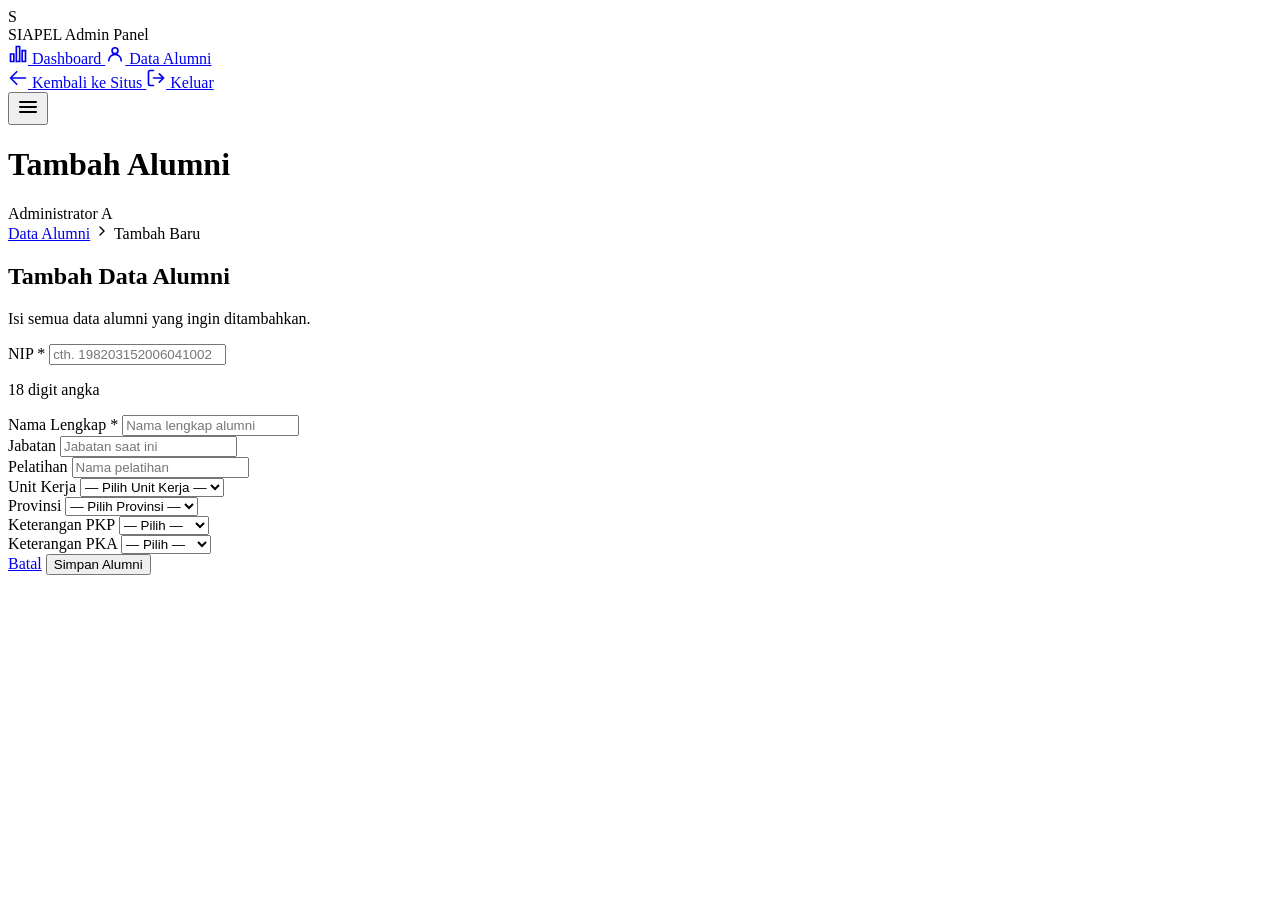
==== admin/admin-alumni-form.html @ c96f4f7c "SIAPEL first" ====
<!DOCTYPE html>
<html lang="id">
<head>
    <meta charset="UTF-8">
    <meta name="viewport" content="width=device-width, initial-scale=1.0">
    <title id="page-title">Tambah Alumni - SIAPEL Admin</title>
    <link rel="preconnect" href="https://fonts.googleapis.com">
    <link rel="preconnect" href="https://fonts.gstatic.com" crossorigin>
    <link href="https://fonts.googleapis.com/css2?family=Inter:wght@400;500;600;700&family=Playfair+Display:wght@700&display=swap" rel="stylesheet">
    <link rel="stylesheet" href="style.css">
</head>
<body class="admin-body">

    <div class="sidebar-overlay" id="sidebar-overlay" onclick="closeSidebar()"></div>

    <!-- SIDEBAR -->
    <aside class="sidebar" id="sidebar">
        <div class="sidebar-logo">
            <div class="logo-icon logo-icon--sm">S</div>
            <span class="sidebar-logo-text">
                <span class="sidebar-logo-name">SIAPEL</span>
                <span class="sidebar-logo-sub">Admin Panel</span>
            </span>
        </div>
        <nav class="sidebar-nav">
            <a href="admin-dashboard.html" class="sidebar-link">
                <svg viewBox="0 0 24 24" width="20" height="20" fill="none" stroke="currentColor" stroke-width="2"><path d="M3 12h4v9H3zM10 3h4v18h-4zM17 8h4v13h-4z" stroke-linecap="round"/></svg>
                Dashboard
            </a>
            <a href="admin-alumni.html" class="sidebar-link sidebar-link--active">
                <svg viewBox="0 0 24 24" width="20" height="20" fill="none" stroke="currentColor" stroke-width="2"><circle cx="12" cy="8" r="3.5"/><path d="M4.5 20c0-4.1 3.4-7.5 7.5-7.5s7.5 3.4 7.5 7.5" stroke-linecap="round"/></svg>
                Data Alumni
            </a>
        </nav>
        <div class="sidebar-bottom">
            <a href="index.html" class="sidebar-link">
                <svg viewBox="0 0 24 24" width="20" height="20" fill="none" stroke="currentColor" stroke-width="2"><path d="M10.5 19.5 3 12m0 0 7.5-7.5M3 12h18" stroke-linecap="round"/></svg>
                Kembali ke Situs
            </a>
            <a href="login.html" class="sidebar-link">
                <svg viewBox="0 0 24 24" width="20" height="20" fill="none" stroke="currentColor" stroke-width="2"><path d="M9 21H5a2 2 0 0 1-2-2V5a2 2 0 0 1 2-2h4M16 17l5-5-5-5M21 12H9" stroke-linecap="round"/></svg>
                Keluar
            </a>
        </div>
    </aside>

    <!-- MAIN -->
    <div class="admin-main">
        <header class="admin-topbar">
            <div class="topbar-left">
                <button type="button" class="hamburger-admin" onclick="toggleSidebar()">
                    <svg viewBox="0 0 24 24" width="24" height="24" fill="none" stroke="currentColor" stroke-width="2"><path d="M4 7h16M4 12h16M4 17h16" stroke-linecap="round"/></svg>
                </button>
                <h1 class="admin-page-title" id="topbar-title">Tambah Alumni</h1>
            </div>
            <div class="topbar-right">
                <span class="topbar-username">Administrator</span>
                <span class="topbar-avatar">A</span>
            </div>
        </header>

        <main class="admin-content">

            <!-- Breadcrumb -->
            <nav class="breadcrumb">
                <a href="admin-alumni.html" class="breadcrumb-link">Data Alumni</a>
                <svg viewBox="0 0 24 24" width="16" height="16" fill="none" stroke="currentColor" stroke-width="2"><path d="m9 18 6-6-6-6" stroke-linecap="round"/></svg>
                <span class="breadcrumb-current" id="breadcrumb-current">Tambah Baru</span>
            </nav>

            <div class="form-page-wrap">
                <div class="admin-card">

                    <!-- Edit mode header -->
                    <div class="edit-header" id="edit-header" hidden>
                        <span class="edit-avatar" id="edit-avatar">A</span>
                        <div>
                            <h2 class="edit-name" id="edit-name"></h2>
                            <p class="edit-nip" id="edit-nip"></p>
                        </div>
                    </div>

                    <!-- Tambah mode header -->
                    <div id="tambah-header">
                        <h2 class="form-title">Tambah Data Alumni</h2>
                        <p class="form-subtitle">Isi semua data alumni yang ingin ditambahkan.</p>
                    </div>

                    <!-- Error alert -->
                    <div class="alert alert--error" id="form-error" hidden>
                        <svg viewBox="0 0 24 24" width="16" height="16" fill="none" stroke="currentColor" stroke-width="2"><path d="M12 9v4m0 4h.01M10.29 3.86 1.82 18a2 2 0 0 0 1.71 3h16.94a2 2 0 0 0 1.71-3L13.71 3.86a2 2 0 0 0-3.42 0Z" stroke-linecap="round"/></svg>
                        <div>
                            <p class="font-semibold" style="margin-bottom:.25rem;">Terdapat kesalahan:</p>
                            <ul id="error-list" style="margin:0;padding-left:1rem;"></ul>
                        </div>
                    </div>

                    <form id="alumni-form" class="alumni-form" onsubmit="submitForm(event)" novalidate>

                        <!-- NIP & Nama -->
                        <div class="form-grid">
                            <div class="form-group">
                                <label for="nip" class="form-label">NIP <span class="required">*</span></label>
                                <input id="nip" type="text" name="nip" placeholder="cth. 198203152006041002" class="form-input" required pattern="\d{18}" title="NIP harus 18 digit angka">
                                <p class="field-hint">18 digit angka</p>
                            </div>
                            <div class="form-group">
                                <label for="nama" class="form-label">Nama Lengkap <span class="required">*</span></label>
                                <input id="nama" type="text" name="nama" placeholder="Nama lengkap alumni" class="form-input" required>
                            </div>
                        </div>

                        <!-- Jabatan & Pelatihan -->
                        <div class="form-grid">
                            <div class="form-group">
                                <label for="jabatan" class="form-label">Jabatan</label>
                                <input id="jabatan" type="text" name="jabatan" placeholder="Jabatan saat ini" class="form-input">
                            </div>
                            <div class="form-group">
                                <label for="pelatihan" class="form-label">Pelatihan</label>
                                <input id="pelatihan" type="text" name="pelatihan" placeholder="Nama pelatihan" class="form-input">
                            </div>
                        </div>

                        <!-- Unit Kerja & Provinsi -->
                        <div class="form-grid">
                            <div class="form-group">
                                <label for="unit_kerja_id" class="form-label">Unit Kerja</label>
                                <select id="unit_kerja_id" name="unit_kerja_id" class="form-input form-select">
                                    <option value="">— Pilih Unit Kerja —</option>
                                    <option value="1">BKN Pusat</option>
                                    <option value="2">Kemendagri</option>
                                    <option value="3">Kemenkeu</option>
                                    <option value="4">Kemenkes</option>
                                    <option value="5">BPS Nasional</option>
                                    <option value="6">Kemenpan RB</option>
                                    <option value="7">BPKP</option>
                                    <option value="8">Kementan</option>
                                </select>
                            </div>
                            <div class="form-group">
                                <label for="provinsi_id" class="form-label">Provinsi</label>
                                <select id="provinsi_id" name="provinsi_id" class="form-input form-select">
                                    <option value="">— Pilih Provinsi —</option>
                                    <option value="1">DKI Jakarta</option>
                                    <option value="2">Jawa Barat</option>
                                    <option value="3">Jawa Tengah</option>
                                    <option value="4">Jawa Timur</option>
                                    <option value="5">Sumatera Utara</option>
                                    <option value="6">Bali</option>
                                    <option value="7">Sulawesi Selatan</option>
                                    <option value="8">Kalimantan Timur</option>
                                </select>
                            </div>
                        </div>

                        <!-- PKP & PKA -->
                        <div class="form-grid">
                            <div class="form-group">
                                <label for="ketpkp" class="form-label">Keterangan PKP</label>
                                <select id="ketpkp" name="ketpkp" class="form-input form-select">
                                    <option value="">— Pilih —</option>
                                    <option value="Lulus">Lulus</option>
                                    <option value="Tidak Lulus">Tidak Lulus</option>
                                    <option value="Belum">Belum</option>
                                </select>
                            </div>
                            <div class="form-group">
                                <label for="ketpka" class="form-label">Keterangan PKA</label>
                                <select id="ketpka" name="ketpka" class="form-input form-select">
                                    <option value="">— Pilih —</option>
                                    <option value="Lulus">Lulus</option>
                                    <option value="Tidak Lulus">Tidak Lulus</option>
                                    <option value="Belum">Belum</option>
                                </select>
                            </div>
                        </div>

                        <!-- Tombol -->
                        <div class="form-actions" id="form-actions">
                            <div id="delete-btn-wrap" hidden>
                                <button type="button" id="btn-hapus" class="btn-delete-form" onclick="hapusFromForm()">Hapus Alumni</button>
                            </div>
                            <div class="form-actions-right">
                                <a href="admin-alumni.html" class="btn-batal">Batal</a>
                                <button type="submit" id="btn-simpan" class="btn-simpan">Simpan Alumni</button>
                            </div>
                        </div>

                    </form>
                </div>
            </div>
        </main>
    </div>

    <script>
        // ======= DATA DUMMY =======
        const dummyAlumni = {
            1: { nip:'198203152006041002', nama:'Ridwan Kamil Prasetyo', jabatan:'Kepala Bidang', pelatihan:'PKP Angkatan I', unit_kerja_id:'1', provinsi_id:'1', ketpkp:'Lulus', ketpka:'Lulus' },
            2: { nip:'197908252004012003', nama:'Siti Rahayu Wulandari', jabatan:'Kepala Sub Bagian', pelatihan:'PKP Angkatan II', unit_kerja_id:'2', provinsi_id:'2', ketpkp:'Lulus', ketpka:'Tidak Lulus' },
            3: { nip:'198506102009031005', nama:'Ahmad Fauzi Hakim', jabatan:'Analis Kebijakan', pelatihan:'PKA Angkatan I', unit_kerja_id:'3', provinsi_id:'3', ketpkp:'Lulus', ketpka:'' },
            4: { nip:'198712052010012001', nama:'Dewi Lestari Safitri', jabatan:'Kepala Seksi', pelatihan:'', unit_kerja_id:'4', provinsi_id:'4', ketpkp:'Belum', ketpka:'Belum' },
            5: { nip:'198001302003121004', nama:'Budi Santoso Permadi', jabatan:'Kepala Bidang', pelatihan:'PKA Angkatan III', unit_kerja_id:'5', provinsi_id:'5', ketpkp:'Lulus', ketpka:'Lulus' },
        };

        const params = new URLSearchParams(window.location.search);
        const mode = params.get('mode');
        const id = parseInt(params.get('id'));
        const isEdit = mode === 'edit' && id;

        if (isEdit) {
            document.getElementById('page-title').textContent = 'Edit Alumni - SIAPEL Admin';
            document.getElementById('topbar-title').textContent = 'Edit Alumni';
            document.getElementById('breadcrumb-current').textContent = 'Edit';
            document.getElementById('tambah-header').hidden = true;
            document.getElementById('btn-simpan').textContent = 'Simpan Perubahan';
            document.getElementById('delete-btn-wrap').hidden = false;

            const data = dummyAlumni[id];
            if (data) {
                document.getElementById('edit-header').hidden = false;
                document.getElementById('edit-avatar').textContent = data.nama[0].toUpperCase();
                document.getElementById('edit-name').textContent = data.nama;
                document.getElementById('edit-nip').textContent = data.nip;

                document.getElementById('nip').value = data.nip;
                document.getElementById('nama').value = data.nama;
                document.getElementById('jabatan').value = data.jabatan;
                document.getElementById('pelatihan').value = data.pelatihan;
                document.getElementById('unit_kerja_id').value = data.unit_kerja_id;
                document.getElementById('provinsi_id').value = data.provinsi_id;
                document.getElementById('ketpkp').value = data.ketpkp;
                document.getElementById('ketpka').value = data.ketpka;
            }
        }

        function submitForm(e) {
            e.preventDefault();
            const errors = [];
            const nip = document.getElementById('nip').value.trim();
            const nama = document.getElementById('nama').value.trim();

            if (!nip) errors.push('NIP wajib diisi.');
            else if (!/^\d{18}$/.test(nip)) errors.push('NIP harus 18 digit angka.');
            if (!nama) errors.push('Nama lengkap wajib diisi.');

            if (errors.length > 0) {
                const errEl = document.getElementById('form-error');
                document.getElementById('error-list').innerHTML = errors.map(e => `<li>${e}</li>`).join('');
                errEl.hidden = false;
                errEl.scrollIntoView({ behavior: 'smooth', block: 'center' });
                return;
            }

            document.getElementById('form-error').hidden = true;
            const msg = isEdit
                ? encodeURIComponent(`Data alumni "${nama}" berhasil diperbarui.`)
                : encodeURIComponent(`Alumni "${nama}" berhasil ditambahkan.`);
            window.location.href = `admin-alumni.html?success=${msg}`;
        }

        function hapusFromForm() {
            const nama = document.getElementById('nama').value;
            if (confirm(`Yakin hapus alumni "${nama}"? Tindakan ini tidak bisa dibatalkan.`)) {
                const msg = encodeURIComponent(`Alumni "${nama}" berhasil dihapus.`);
                window.location.href = `admin-alumni.html?success=${msg}`;
            }
        }

        function toggleSidebar() {
            document.getElementById('sidebar').classList.toggle('sidebar--open');
            document.getElementById('sidebar-overlay').classList.toggle('overlay--visible');
        }
        function closeSidebar() {
            document.getElementById('sidebar').classList.remove('sidebar--open');
            document.getElementById('sidebar-overlay').classList.remove('overlay--visible');
        }
    </script>
</body>
</html>
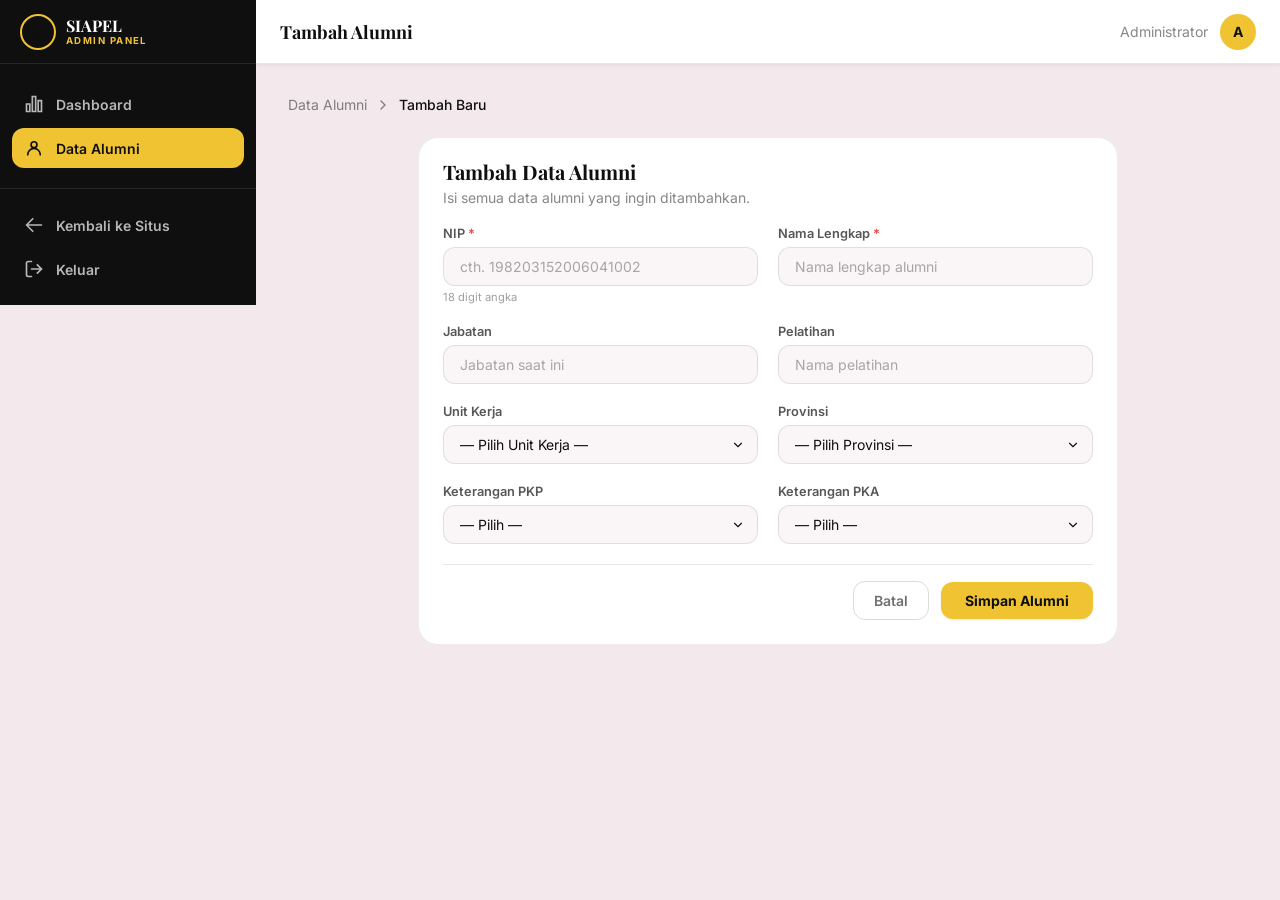
==== commit a7e12d73: "new: configurasi koneksi appscript spredsheet" ====
--- a/admin/admin-alumni-form.html
+++ b/admin/admin-alumni-form.html
@@ -7,7 +7,7 @@
     <link rel="preconnect" href="https://fonts.googleapis.com">
     <link rel="preconnect" href="https://fonts.gstatic.com" crossorigin>
     <link href="https://fonts.googleapis.com/css2?family=Inter:wght@400;500;600;700&family=Playfair+Display:wght@700&display=swap" rel="stylesheet">
-    <link rel="stylesheet" href="style.css">
+    <link rel="stylesheet" href="../css/style.css">
 </head>
 <body class="admin-body">
 
@@ -23,21 +23,21 @@
             </span>
         </div>
         <nav class="sidebar-nav">
-            <a href="admin-dashboard.html" class="sidebar-link">
+            <a href="../admin/admin-dashboard.html" class="sidebar-link">
                 <svg viewBox="0 0 24 24" width="20" height="20" fill="none" stroke="currentColor" stroke-width="2"><path d="M3 12h4v9H3zM10 3h4v18h-4zM17 8h4v13h-4z" stroke-linecap="round"/></svg>
                 Dashboard
             </a>
-            <a href="admin-alumni.html" class="sidebar-link sidebar-link--active">
+            <a href="../admin/admin-alumni.html" class="sidebar-link sidebar-link--active">
                 <svg viewBox="0 0 24 24" width="20" height="20" fill="none" stroke="currentColor" stroke-width="2"><circle cx="12" cy="8" r="3.5"/><path d="M4.5 20c0-4.1 3.4-7.5 7.5-7.5s7.5 3.4 7.5 7.5" stroke-linecap="round"/></svg>
                 Data Alumni
             </a>
         </nav>
         <div class="sidebar-bottom">
-            <a href="index.html" class="sidebar-link">
+            <a href=".../index.html" class="sidebar-link">
                 <svg viewBox="0 0 24 24" width="20" height="20" fill="none" stroke="currentColor" stroke-width="2"><path d="M10.5 19.5 3 12m0 0 7.5-7.5M3 12h18" stroke-linecap="round"/></svg>
                 Kembali ke Situs
             </a>
-            <a href="login.html" class="sidebar-link">
+            <a href=".../login/login.html" class="sidebar-link">
                 <svg viewBox="0 0 24 24" width="20" height="20" fill="none" stroke="currentColor" stroke-width="2"><path d="M9 21H5a2 2 0 0 1-2-2V5a2 2 0 0 1 2-2h4M16 17l5-5-5-5M21 12H9" stroke-linecap="round"/></svg>
                 Keluar
             </a>
@@ -63,7 +63,7 @@
 
             <!-- Breadcrumb -->
             <nav class="breadcrumb">
-                <a href="admin-alumni.html" class="breadcrumb-link">Data Alumni</a>
+                <a href="../admin/admin-alumni.html" class="breadcrumb-link">Data Alumni</a>
                 <svg viewBox="0 0 24 24" width="16" height="16" fill="none" stroke="currentColor" stroke-width="2"><path d="m9 18 6-6-6-6" stroke-linecap="round"/></svg>
                 <span class="breadcrumb-current" id="breadcrumb-current">Tambah Baru</span>
             </nav>
@@ -182,7 +182,7 @@
                                 <button type="button" id="btn-hapus" class="btn-delete-form" onclick="hapusFromForm()">Hapus Alumni</button>
                             </div>
                             <div class="form-actions-right">
-                                <a href="admin-alumni.html" class="btn-batal">Batal</a>
+                                <a href="../admin/admin-alumni.html" class="btn-batal">Batal</a>
                                 <button type="submit" id="btn-simpan" class="btn-simpan">Simpan Alumni</button>
                             </div>
                         </div>
@@ -263,7 +263,7 @@
             const nama = document.getElementById('nama').value;
             if (confirm(`Yakin hapus alumni "${nama}"? Tindakan ini tidak bisa dibatalkan.`)) {
                 const msg = encodeURIComponent(`Alumni "${nama}" berhasil dihapus.`);
-                window.location.href = `admin-alumni.html?success=${msg}`;
+                window.location.href = `.../admin/admin-alumni.html?success=${msg}`;
             }
         }
 
--- a/css/style.css
+++ b/css/style.css
@@ -0,0 +1,2282 @@
+/* ================================================================
+   SIAPEL – Style.css 
+   ================================================================ */
+
+/* ── Google Fonts ── */
+@import url("https://fonts.googleapis.com/css2?family=Inter:wght@400;500;600;700&family=Playfair+Display:wght@700&display=swap");
+
+/* ── Reset & Base ── */
+*,
+*::before,
+*::after {
+  box-sizing: border-box;
+  margin: 0;
+  padding: 0;
+}
+[hidden] {
+  display: none !important;
+}
+html {
+  scroll-behavior: smooth;
+  font-size: 16px;
+}
+body {
+  font-family: "Inter", system-ui, sans-serif;
+  color: #0f0f0f;
+  background: #f3e9ec;
+  overflow-x: hidden;
+  -webkit-font-smoothing: antialiased;
+}
+img {
+  max-width: 100%;
+  display: block;
+}
+a {
+  color: inherit;
+  text-decoration: none;
+}
+ul {
+  list-style: none;
+}
+button {
+  cursor: pointer;
+  font-family: inherit;
+  border: none;
+  background: none;
+}
+input,
+select,
+textarea {
+  font-family: inherit;
+}
+
+/* ── CSS Variables ── */
+:root {
+  --gold: #f0c332;
+  --gold-dark: #d4ab2a;
+  --gold-light: #fff8dc;
+  --blue: #03a0ee;
+  --blue-dark: #0282c0;
+  --dark: #0f0f0f;
+  --pink-bg: #f3e9ec;
+  --white: #ffffff;
+  --text-muted: rgba(15, 15, 15, 0.5);
+  --border: rgba(15, 15, 15, 0.1);
+  --radius-sm: 8px;
+  --radius: 12px;
+  --radius-lg: 16px;
+  --radius-xl: 20px;
+  --radius-full: 9999px;
+  --shadow-sm: 0 1px 3px rgba(0, 0, 0, 0.08);
+  --shadow: 0 4px 16px rgba(0, 0, 0, 0.1);
+  --shadow-lg: 0 12px 40px rgba(0, 0, 0, 0.12);
+  --sidebar-w: 256px;
+  --topbar-h: 64px;
+  --transition: 0.2s ease;
+}
+
+/* ================================================================
+   UTILITIES
+   ================================================================ */
+.sr-only {
+  position: absolute;
+  width: 1px;
+  height: 1px;
+  overflow: hidden;
+  clip: rect(0, 0, 0, 0);
+  white-space: nowrap;
+}
+.font-medium {
+  font-weight: 500;
+}
+.font-semibold {
+  font-weight: 600;
+}
+.font-bold {
+  font-weight: 700;
+}
+.text-right {
+  text-align: right;
+}
+.text-muted {
+  color: var(--text-muted);
+}
+.text-xs {
+  font-size: 0.75rem;
+}
+.mono {
+  font-family: "Courier New", monospace;
+}
+.mt-6 {
+  margin-top: 1.5rem;
+}
+.mb-5 {
+  margin-bottom: 1.25rem;
+}
+
+/* ================================================================
+   LOGO
+   ================================================================ */
+.logo-icon {
+  width: 40px;
+  height: 40px;
+  border-radius: 50%;
+  /* background: var(--gold); */
+  border: 2px solid var(--gold);
+  display: flex;
+  align-items: center;
+  justify-content: center;
+  font-family: "Playfair Display", serif;
+  font-weight: 700;
+  font-size: 1.1rem;
+  color: var(--dark);
+  flex-shrink: 0;
+  transition: transform var(--transition);
+}
+.logo-icon--sm {
+  width: 36px;
+  height: 36px;
+  font-size: 1rem;
+}
+.logo-text {
+  display: flex;
+  flex-direction: column;
+  line-height: 1.2;
+}
+.logo-name {
+  font-family: "Playfair Display", serif;
+  font-size: 1.1rem;
+  font-weight: 700;
+  color: #e67e22;
+}
+
+/* ================================================================
+   NAVBAR (Public)
+   ================================================================ */
+.navbar {
+  position: fixed;
+  top: 0;
+  left: 0;
+  right: 0;
+  z-index: 50;
+  background: linear-gradient(to right, #f3e9ec, rgba(240, 195, 50, 0.2));
+  border-bottom: 1px solid rgba(240, 195, 50, 0.2);
+  transition:
+    background var(--transition),
+    box-shadow var(--transition);
+}
+.navbar.scrolled {
+  background: rgba(243, 233, 236, 0.95);
+  backdrop-filter: blur(8px);
+  box-shadow: 0 4px 20px rgba(0, 0, 0, 0.06);
+  border-color: rgba(240, 195, 50, 0.4);
+}
+.nav-container {
+  max-width: 1280px;
+  margin: 0 auto;
+  display: flex;
+  align-items: center;
+  justify-content: space-between;
+  height: var(--topbar-h);
+  padding: 0 1rem;
+}
+.nav-logo {
+  display: flex;
+  align-items: center;
+  gap: 0.75rem;
+}
+.nav-logo:hover .logo-icon {
+  transform: rotate(6deg);
+}
+.nav-menu {
+  display: flex;
+  align-items: center;
+  gap: 0.25rem;
+}
+.nav-link {
+  display: block;
+  padding: 0.5rem 1rem;
+  border-radius: var(--radius-full);
+  font-size: 0.875rem;
+  font-weight: 600;
+  color: rgba(15, 15, 15, 0.7);
+  transition: all var(--transition);
+}
+.nav-link:hover {
+  background: rgba(240, 195, 50, 0.2);
+  color: var(--dark);
+}
+.nav-link.active {
+  background: var(--gold);
+  color: var(--dark);
+}
+.nav-actions {
+  display: flex;
+  align-items: center;
+  gap: 0.5rem;
+}
+.btn-login {
+  display: inline-flex;
+  align-items: center;
+  gap: 0.5rem;
+  padding: 0.5rem 1rem;
+  border-radius: var(--radius-full);
+  border: 1px solid rgba(15, 15, 15, 0.15);
+  font-size: 0.875rem;
+  font-weight: 600;
+  color: rgba(15, 15, 15, 0.7);
+  transition: all var(--transition);
+}
+.btn-login:hover {
+  border-color: var(--gold);
+  background: rgba(240, 195, 50, 0.1);
+  color: var(--dark);
+}
+.btn-cari-alumni {
+  display: none;
+  align-items: center;
+  gap: 0.5rem;
+  padding: 0.625rem 1.25rem;
+  border-radius: var(--radius-full);
+  background: var(--blue);
+  font-size: 0.875rem;
+  font-weight: 600;
+  color: var(--white);
+  box-shadow: 0 4px 12px rgba(3, 160, 238, 0.3);
+  transition: all var(--transition);
+}
+.btn-cari-alumni:hover {
+  transform: translateY(-1px);
+  box-shadow: 0 6px 16px rgba(3, 160, 238, 0.4);
+}
+
+/* Hamburger */
+.hamburger {
+  width: 40px;
+  height: 40px;
+  display: flex;
+  flex-direction: column;
+  align-items: center;
+  justify-content: center;
+  gap: 5px;
+  border-radius: var(--radius-full);
+  transition: background var(--transition);
+}
+.hamburger:hover {
+  background: rgba(240, 195, 50, 0.2);
+}
+.hamburger span {
+  width: 20px;
+  height: 2px;
+  background: var(--dark);
+  border-radius: 2px;
+  transition: all var(--transition);
+}
+.hamburger.open span:nth-child(1) {
+  transform: translateY(7px) rotate(45deg);
+}
+.hamburger.open span:nth-child(2) {
+  opacity: 0;
+}
+.hamburger.open span:nth-child(3) {
+  transform: translateY(-7px) rotate(-45deg);
+}
+
+.navbar-spacer {
+  height: var(--topbar-h);
+}
+
+/* Mobile Menu */
+.mobile-menu {
+  background: var(--pink-bg);
+  border-top: 1px solid rgba(240, 195, 50, 0.3);
+}
+.mobile-nav-list {
+  padding: 1rem;
+  display: flex;
+  flex-direction: column;
+  gap: 0.25rem;
+}
+.mobile-nav-link {
+  display: block;
+  padding: 0.75rem 1rem;
+  border-radius: var(--radius);
+  font-size: 1rem;
+  font-weight: 600;
+  color: rgba(15, 15, 15, 0.7);
+  transition: all var(--transition);
+}
+.mobile-nav-link:hover {
+  background: rgba(240, 195, 50, 0.2);
+  color: var(--dark);
+}
+.mobile-btn-cari {
+  display: flex;
+  align-items: center;
+  justify-content: center;
+  gap: 0.5rem;
+  padding: 0.75rem 1rem;
+  margin-top: 0.5rem;
+  border-radius: var(--radius);
+  background: var(--blue);
+  color: var(--white);
+  font-size: 1rem;
+  font-weight: 600;
+}
+
+@media (min-width: 768px) {
+  .nav-menu {
+    display: flex !important;
+  }
+  .btn-cari-alumni {
+    display: inline-flex;
+  }
+  .hamburger {
+    display: none;
+  }
+}
+
+/* ================================================================
+   HERO
+   ================================================================ */
+.hero-section {
+  position: relative;
+  min-height: 92vh;
+  display: flex;
+  align-items: center;
+  background: var(--pink-bg);
+  overflow: hidden;
+}
+.hero-overlay {
+  position: absolute;
+  inset: 0;
+  z-index: 0;
+  background: url("../img/heroImage.webp") center/cover no-repeat;
+  opacity: 0.25;
+}
+/* .hero-gradient-top {
+  position: absolute;
+  inset: 0;
+  z-index: 1;
+  background: radial-gradient(ellipse at top, rgba(240, 195, 50, 0.4), transparent 55%);
+} */
+.hero-gradient-bottom {
+  position: absolute;
+  inset: 0;
+  z-index: 1;
+  background: linear-gradient(to top, var(--pink-bg) 0%, rgba(243, 233, 236, 0.75) 40%, transparent 100%);
+}
+.hero-content {
+  position: relative;
+  z-index: 10;
+  max-width: 900px;
+  margin: 0 auto;
+  padding: 6rem 1rem;
+  text-align: center;
+  display: flex;
+  flex-direction: column;
+  align-items: center;
+  width: 100%;
+}
+.hero-badge {
+  display: inline-flex;
+  align-items: center;
+  background: var(--gold);
+  color: var(--dark);
+  padding: 0.375rem 1rem;
+  border-radius: var(--radius-full);
+  font-size: 0.7rem;
+  font-weight: 700;
+  letter-spacing: 0.2em;
+  text-transform: uppercase;
+  margin-bottom: 1.25rem;
+}
+.hero-title {
+  font-family: "Playfair Display", serif;
+  font-size: clamp(2rem, 5vw, 4rem);
+  font-weight: 700;
+  line-height: 1.1;
+  color: var(--dark);
+  letter-spacing: -0.02em;
+  margin-bottom: 0.5rem;
+}
+.hero-title-highlight {
+  color: #d7a913;
+}
+.hero-desc {
+  max-width: 600px;
+  font-size: clamp(0.95rem, 2vw, 1.125rem);
+  line-height: 1.7;
+  color: rgba(15, 15, 15, 0.7);
+  margin-top: 1.5rem;
+}
+.hero-cta {
+  display: flex;
+  flex-wrap: wrap;
+  justify-content: center;
+  gap: 0.75rem;
+  margin-top: 2.25rem;
+  width: 100%;
+}
+.btn-primary {
+  display: inline-flex;
+  align-items: center;
+  gap: 0.5rem;
+  padding: 0.875rem 1.75rem;
+  border-radius: var(--radius-full);
+  background: var(--gold);
+  font-size: 0.875rem;
+  font-weight: 700;
+  color: var(--dark);
+  box-shadow: 0 8px 24px rgba(240, 195, 50, 0.3);
+  transition: all var(--transition);
+}
+.btn-primary:hover {
+  transform: translateY(-2px);
+  box-shadow: 0 12px 32px rgba(240, 195, 50, 0.4);
+}
+.btn-outline {
+  display: inline-flex;
+  align-items: center;
+  padding: 0.875rem 1.75rem;
+  border-radius: var(--radius-full);
+  border: 1px solid rgba(15, 15, 15, 0.2);
+  font-size: 0.875rem;
+  font-weight: 600;
+  color: var(--dark);
+  transition: all var(--transition);
+}
+.btn-outline:hover {
+  border-color: var(--blue);
+  color: var(--blue);
+}
+
+/* Hero Stats */
+.hero-stats {
+  display: grid;
+  grid-template-columns: repeat(3, 1fr);
+  gap: 1rem;
+  margin-top: 3.5rem;
+  width: 100%;
+  max-width: 420px;
+  border-top: 1px solid rgba(15, 15, 15, 0.1);
+  padding-top: 2rem;
+}
+.stat-item {
+  text-align: center;
+}
+.stat-item--border {
+  border-left: 1px solid rgba(15, 15, 15, 0.1);
+  border-right: 1px solid rgba(15, 15, 15, 0.1);
+}
+.stat-label {
+  font-size: 0.7rem;
+  font-weight: 600;
+  text-transform: uppercase;
+  letter-spacing: 0.12em;
+  color: var(--text-muted);
+}
+.stat-value {
+  font-family: "Playfair Display", serif;
+  font-size: clamp(1.5rem, 4vw, 2rem);
+  font-weight: 700;
+  color: var(--dark);
+  margin-top: 0.25rem;
+}
+
+/* Scroll indicator */
+.scroll-indicator {
+  position: absolute;
+  bottom: 1.5rem;
+  left: 50%;
+  transform: translateX(-50%);
+  display: flex;
+  flex-direction: column;
+  align-items: center;
+  color: rgba(15, 15, 15, 0.3);
+  z-index: 10;
+  animation: bounce 2s infinite;
+  display: none;
+}
+@keyframes bounce {
+  0%,
+  100% {
+    transform: translateX(-50%) translateY(0);
+  }
+  50% {
+    transform: translateX(-50%) translateY(8px);
+  }
+}
+@media (min-width: 640px) {
+  .scroll-indicator {
+    display: flex;
+  }
+}
+
+/* ================================================================
+   SECTION
+   ================================================================ */
+.section-container {
+  max-width: 1200px;
+  margin: 0 auto;
+  padding: 0 1rem;
+}
+.alumni-section {
+  background: var(--white);
+  padding: 5rem 0 7rem;
+}
+.about-section {
+  background: var(--pink-bg);
+  padding: 5rem 0;
+}
+.section-header {
+  max-width: 600px;
+  margin: 0 auto 3.5rem;
+  text-align: center;
+}
+.section-badge {
+  display: inline-flex;
+  align-items: center;
+  background: rgba(240, 195, 50, 0.15);
+  color: #8a6d0f;
+  padding: 0.375rem 1rem;
+  border-radius: var(--radius-full);
+  font-size: 0.7rem;
+  font-weight: 700;
+  letter-spacing: 0.2em;
+  text-transform: uppercase;
+}
+.section-title {
+  font-family: "Playfair Display", serif;
+  font-size: clamp(1.75rem, 4vw, 2.25rem);
+  font-weight: 700;
+  color: var(--dark);
+  margin-top: 1rem;
+  line-height: 1.2;
+}
+.section-desc {
+  margin-top: 0.75rem;
+  color: rgba(15, 15, 15, 0.6);
+  line-height: 1.6;
+}
+
+/* ================================================================
+   SEARCH PANEL
+   ================================================================ */
+.search-panel {
+  background: var(--white);
+  border-radius: 24px;
+  border: 1px solid rgba(15, 15, 15, 0.05);
+  box-shadow: var(--shadow-lg);
+  padding: 1.5rem 2rem 1rem;
+  margin-bottom: 3.5rem;
+}
+.search-form {
+  display: grid;
+  grid-template-columns: 1fr;
+  gap: 1rem;
+  align-items: end;
+}
+@media (min-width: 768px) {
+  .search-form {
+    grid-template-columns: 2fr 1fr 1fr auto;
+  }
+  .btn-cari-alumni {
+    display: inline-flex;
+  }
+}
+.search-field {
+}
+.search-field--wide {
+}
+.search-field--action {
+}
+.field-label {
+  display: block;
+  font-size: 0.7rem;
+  font-weight: 700;
+  text-transform: uppercase;
+  letter-spacing: 0.12em;
+  color: var(--text-muted);
+  margin-bottom: 0.375rem;
+}
+.form-input {
+  width: 100%;
+  padding: 0.625rem 1rem;
+  border: 1px solid var(--border);
+  border-radius: var(--radius);
+  background: rgba(243, 233, 236, 0.4);
+  font-size: 0.875rem;
+  color: var(--dark);
+  outline: none;
+  transition: all var(--transition);
+}
+.form-input::placeholder {
+  color: rgba(15, 15, 15, 0.35);
+}
+.form-input:focus {
+  border-color: var(--blue);
+  background: var(--white);
+  box-shadow: 0 0 0 3px rgba(3, 160, 238, 0.15);
+}
+.form-input--icon {
+  padding-left: 2.5rem;
+}
+.input-icon-wrap {
+  position: relative;
+}
+.input-icon {
+  position: absolute;
+  left: 0.75rem;
+  top: 50%;
+  transform: translateY(-50%);
+  color: rgba(15, 15, 15, 0.35);
+  pointer-events: none;
+  width: 16px;
+  height: 16px;
+}
+.btn-search {
+  display: inline-flex;
+  align-items: center;
+  justify-content: center;
+  gap: 0.45rem;
+  width: 100%;
+  height: 42px;
+  padding: 0 1.25rem;
+  background: linear-gradient(135deg, #03a0ee 0%, #0282c0 100%);
+  color: var(--white);
+  border-radius: var(--radius-full);
+  font-size: 0.875rem;
+  font-weight: 700;
+  letter-spacing: 0.02em;
+  white-space: nowrap;
+  box-shadow: 0 4px 16px rgba(3, 160, 238, 0.35), 0 1px 3px rgba(0,0,0,0.1);
+  transition: all 0.22s cubic-bezier(.4,0,.2,1);
+  position: relative;
+  overflow: hidden;
+}
+.btn-search::after {
+  content: '';
+  position: absolute;
+  inset: 0;
+  background: linear-gradient(135deg, rgba(255,255,255,0.18) 0%, transparent 60%);
+  pointer-events: none;
+}
+.btn-search:hover {
+  transform: translateY(-2px) scale(1.03);
+  background: linear-gradient(135deg, #1ab3ff 0%, #0295d8 100%);
+  box-shadow: 0 8px 24px rgba(3, 160, 238, 0.45), 0 2px 6px rgba(0,0,0,0.12);
+}
+.btn-search:active {
+  transform: translateY(0) scale(0.98);
+  box-shadow: 0 2px 8px rgba(3, 160, 238, 0.3);
+}
+.btn-reset {
+  display: block;
+  margin-top: 1rem;
+  font-size: 0.75rem;
+  font-weight: 500;
+  color: rgba(15, 15, 15, 0.45);
+  text-decoration: underline;
+  text-underline-offset: 2px;
+  transition: color var(--transition);
+  background: none;
+  border: none;
+  cursor: pointer;
+}
+.btn-reset:hover {
+  color: var(--blue);
+}
+
+/* Custom dropdown select */
+.custom-select-wrap {
+  position: relative;
+}
+.custom-select-btn {
+  width: 100%;
+  display: flex;
+  align-items: center;
+  justify-content: space-between;
+  padding: 0.625rem 1rem;
+  border: 1px solid var(--border);
+  border-radius: var(--radius);
+  background: rgba(243, 233, 236, 0.4);
+  font-size: 0.875rem;
+  color: var(--dark);
+  cursor: pointer;
+  outline: none;
+  transition: all var(--transition);
+}
+.custom-select-btn:focus,
+.custom-select-btn[aria-expanded="true"] {
+  border-color: var(--blue);
+  background: var(--white);
+  box-shadow: 0 0 0 3px rgba(3, 160, 238, 0.15);
+}
+.custom-dropdown {
+  position: absolute;
+  top: calc(100% + 8px);
+  left: 0;
+  right: 0;
+  z-index: 30;
+  background: var(--white);
+  border: 1px solid rgba(15, 15, 15, 0.1);
+  border-radius: var(--radius);
+  box-shadow: var(--shadow-lg);
+  overflow: hidden;
+  animation: dropdownIn 0.15s ease;
+}
+@keyframes dropdownIn {
+  from {
+    opacity: 0;
+    transform: translateY(-4px);
+  }
+  to {
+    opacity: 1;
+    transform: translateY(0);
+  }
+}
+.dropdown-search-wrap {
+  position: relative;
+  padding: 0.5rem;
+  border-bottom: 1px solid rgba(15, 15, 15, 0.05);
+}
+.dropdown-search {
+  width: 100%;
+  padding: 0.375rem 0.5rem 0.375rem 1.75rem;
+  font-size: 0.875rem;
+  border: none;
+  background: transparent;
+  outline: none;
+  color: var(--dark);
+}
+.dropdown-search::placeholder {
+  color: rgba(15, 15, 15, 0.3);
+}
+.dropdown-list {
+  max-height: 220px;
+  overflow-y: auto;
+  padding: 0.25rem 0;
+}
+.dropdown-item {
+  display: block;
+  width: 100%;
+  padding: 0.5rem 1rem;
+  font-size: 0.875rem;
+  text-align: left;
+  background: none;
+  border: none;
+  cursor: pointer;
+  color: rgba(15, 15, 15, 0.8);
+  transition: background var(--transition);
+}
+.dropdown-item:hover {
+  background: rgba(240, 195, 50, 0.1);
+}
+.dropdown-item.selected {
+  background: rgba(240, 195, 50, 0.15);
+  color: #8a6d0f;
+  font-weight: 600;
+}
+.dropdown-empty {
+  padding: 0.75rem 1rem;
+  font-size: 0.875rem;
+  color: rgba(15, 15, 15, 0.35);
+}
+
+/* ================================================================
+   SEARCH HASIL
+   ================================================================ */
+.hasil-section {
+  margin-top: 2rem;
+}
+.hasil-label {
+  text-align: center;
+  font-size: 0.7rem;
+  font-weight: 700;
+  text-transform: uppercase;
+  letter-spacing: 0.15em;
+  color: var(--text-muted);
+  margin-bottom: 1rem;
+  display: flex;
+  align-items: center;
+  justify-content: center;
+  gap: 0.5rem;
+}
+
+.skeleton-wrap {
+  max-width: 900px;
+  margin: 0 auto;
+  border-radius: var(--radius-xl);
+  border: 1px solid rgba(240, 195, 50, 0.3);
+  box-shadow: var(--shadow-lg);
+  overflow: hidden;
+  animation: pulse 1.5s infinite;
+}
+.skeleton-header {
+  height: 44px;
+  background: rgba(240, 195, 50, 0.15);
+}
+.skeleton-row {
+  display: grid;
+  grid-template-columns: repeat(5, 1fr);
+  gap: 1rem;
+  padding: 1.25rem;
+  background: var(--white);
+}
+.skeleton-cell {
+  height: 16px;
+  background: rgba(15, 15, 15, 0.08);
+  border-radius: var(--radius-full);
+}
+@keyframes pulse {
+  0%,
+  100% {
+    opacity: 1;
+  }
+  50% {
+    opacity: 0.6;
+  }
+}
+
+.tabel-hasil {
+  max-width: 900px;
+  margin: 0 auto;
+  overflow: hidden;
+  border-radius: var(--radius-xl);
+  border: 1px solid rgba(240, 195, 50, 0.4);
+  box-shadow: var(--shadow-lg);
+}
+
+.not-found {
+  max-width: 480px;
+  margin: 0 auto;
+  display: flex;
+  flex-direction: column;
+  align-items: center;
+  border: 1.5px dashed rgba(15, 15, 15, 0.15);
+  border-radius: 28px;
+  background: rgba(243, 233, 236, 0.4);
+  padding: 3rem 1.5rem;
+  text-align: center;
+}
+.not-found-icon {
+  width: 48px;
+  height: 48px;
+  border-radius: 50%;
+  background: rgba(15, 15, 15, 0.05);
+  color: rgba(15, 15, 15, 0.4);
+  display: flex;
+  align-items: center;
+  justify-content: center;
+}
+.not-found-title {
+  font-family: "Playfair Display", serif;
+  font-size: 1rem;
+  font-weight: 700;
+  color: var(--dark);
+  margin-top: 0.75rem;
+}
+.not-found-desc {
+  font-size: 0.875rem;
+  color: rgba(15, 15, 15, 0.55);
+  margin-top: 0.375rem;
+  line-height: 1.5;
+}
+
+/* ================================================================
+   TABEL
+   ================================================================ */
+.tabel-scroll {
+  overflow-x: auto;
+}
+.tabel {
+  width: 100%;
+  border-collapse: collapse;
+  font-size: 0.875rem;
+  text-align: left;
+}
+.tabel thead tr {
+  background: rgba(240, 195, 50, 0.12);
+}
+.tabel th {
+  padding: 0.75rem 1.25rem;
+  font-size: 0.7rem;
+  font-weight: 700;
+  text-transform: uppercase;
+  letter-spacing: 0.08em;
+  color: #8a6d0f;
+  white-space: nowrap;
+}
+.tabel td {
+  padding: 0.75rem 1.25rem;
+  border-top: 1px solid rgba(15, 15, 15, 0.06);
+  white-space: nowrap;
+}
+.tabel--admin thead {
+  background: transparent;
+  border-bottom: 1px solid rgba(15, 15, 15, 0.08);
+}
+.tabel--admin th {
+  color: rgba(15, 15, 15, 0.4);
+}
+.tabel-row-hover:hover {
+  background: rgba(243, 233, 236, 0.4);
+}
+
+/* ================================================================
+   ABOUT
+   ================================================================ */
+.about-grid {
+  display: grid;
+  grid-template-columns: 1fr;
+  gap: 3rem;
+  align-items: center;
+}
+@media (min-width: 1024px) {
+  .about-grid {
+    grid-template-columns: 1fr 1fr;
+  }
+}
+.about-title {
+  margin-top: 0.75rem;
+  text-align: left;
+}
+.about-desc {
+  font-size: 0.95rem;
+  line-height: 1.7;
+  color: rgba(15, 15, 15, 0.7);
+  margin-top: 1rem;
+}
+.about-features {
+  margin-top: 1.5rem;
+  display: flex;
+  flex-direction: column;
+  gap: 0.625rem;
+}
+.feature-item {
+  display: flex;
+  align-items: flex-start;
+  gap: 0.75rem;
+  font-size: 0.9rem;
+  color: rgba(15, 15, 15, 0.75);
+}
+.feature-icon {
+  flex-shrink: 0;
+  width: 20px;
+  height: 20px;
+  background: var(--gold);
+  border-radius: 50%;
+  display: flex;
+  align-items: center;
+  justify-content: center;
+  font-size: 0.65rem;
+  font-weight: 700;
+  color: var(--dark);
+}
+
+.about-stats-grid {
+  display: grid;
+  grid-template-columns: repeat(2, 1fr);
+  gap: 1rem;
+}
+.about-stat-card {
+  background: var(--white);
+  border-radius: var(--radius-xl);
+  padding: 1.5rem;
+  box-shadow: var(--shadow-sm);
+  transition: box-shadow var(--transition);
+}
+.about-stat-card:hover {
+  box-shadow: var(--shadow);
+}
+.about-stat-icon {
+  width: 48px;
+  height: 48px;
+  border-radius: 50%;
+  display: flex;
+  align-items: center;
+  justify-content: center;
+  margin-bottom: 0.75rem;
+}
+.about-stat-icon--yellow {
+  background: rgba(240, 195, 50, 0.15);
+  color: #8a6d0f;
+}
+.about-stat-icon--blue {
+  background: rgba(3, 160, 238, 0.1);
+  color: var(--blue);
+}
+.about-stat-icon--green {
+  background: rgba(34, 197, 94, 0.1);
+  color: #16a34a;
+}
+.about-stat-icon--pink {
+  background: rgba(243, 233, 236, 0.8);
+  color: rgba(15, 15, 15, 0.7);
+}
+.about-stat-label {
+  font-size: 0.75rem;
+  color: var(--text-muted);
+  font-weight: 500;
+}
+.about-stat-value {
+  font-family: "Playfair Display", serif;
+  font-size: 1.5rem;
+  font-weight: 700;
+  color: var(--dark);
+  margin-top: 0.25rem;
+}
+
+/* ================================================================
+   FOOTER
+   ================================================================ */
+.footer {
+  margin-top: 5rem;
+  border-top: 1px solid rgba(240, 195, 50, 0.2);
+  background: #0f0f0f;
+}
+.footer-container {
+  max-width: 1200px;
+  margin: 0 auto;
+  padding: 3rem 1rem;
+}
+.footer-grid {
+  display: grid;
+  grid-template-columns: 1fr;
+  gap: 2.5rem;
+}
+@media (min-width: 768px) {
+  .footer-grid {
+    grid-template-columns: 2fr 1fr 1fr;
+  }
+}
+.footer-logo {
+  display: flex;
+  align-items: center;
+  gap: 0.75rem;
+  margin-bottom: 1rem;
+}
+.footer-logo-text {
+  display: flex;
+  flex-direction: column;
+  line-height: 1.2;
+}
+.footer-logo-name {
+  font-family: "Playfair Display", serif;
+  font-size: 1.1rem;
+  font-weight: 700;
+  color: var(--gold);
+}
+.footer-logo-sub {
+  font-size: 0.6rem;
+  font-weight: 700;
+  text-transform: uppercase;
+  letter-spacing: 0.15em;
+  color: rgba(255, 255, 255, 0.6);
+}
+.footer-desc {
+  font-size: 0.875rem;
+  line-height: 1.6;
+  color: rgba(243, 233, 236, 0.5);
+  max-width: 280px;
+}
+.footer-col-title {
+  font-size: 0.75rem;
+  font-weight: 700;
+  text-transform: uppercase;
+  letter-spacing: 0.12em;
+  color: var(--gold);
+  margin-bottom: 1.25rem;
+}
+.footer-links {
+  display: flex;
+  flex-direction: column;
+  gap: 0.75rem;
+}
+.footer-links li {
+  display: flex;
+  align-items: flex-start;
+  gap: 0.625rem;
+  font-size: 0.875rem;
+  font-weight: 500;
+  color: rgba(243, 233, 236, 0.6);
+}
+.footer-links li svg {
+  color: var(--gold);
+  flex-shrink: 0;
+  margin-top: 2px;
+}
+.footer-links a {
+  transition: color var(--transition);
+}
+.footer-links a:hover {
+  color: var(--gold);
+}
+.footer-social-links {
+  display: flex;
+  flex-direction: column;
+  gap: 0.75rem;
+}
+.footer-social-links a {
+  font-size: 0.875rem;
+  font-weight: 500;
+  color: rgba(243, 233, 236, 0.6);
+  transition: color var(--transition);
+}
+.footer-social-links a:hover {
+  color: var(--gold);
+}
+.footer-bottom {
+  display: flex;
+  align-items: center;
+  justify-content: space-between;
+  flex-wrap: wrap;
+  gap: 1rem;
+  margin-top: 2.5rem;
+  padding-top: 1.5rem;
+  border-top: 1px solid rgba(243, 233, 236, 0.1);
+}
+.footer-copy {
+  font-size: 0.875rem;
+  color: rgba(243, 233, 236, 0.4);
+}
+.footer-copy a:hover {
+  color: var(--gold);
+}
+
+/* ================================================================
+   LOGIN PAGE
+   ================================================================ */
+.login-body {
+  min-height: 100vh;
+  background: var(--pink-bg);
+  display: flex;
+  align-items: center;
+  justify-content: center;
+  padding: 2rem 1rem;
+  position: relative;
+  overflow: hidden;
+}
+.login-bg-blob {
+  position: absolute;
+  border-radius: 50%;
+  filter: blur(80px);
+  pointer-events: none;
+}
+.login-bg-blob--1 {
+  width: 400px;
+  height: 400px;
+  top: -100px;
+  right: -100px;
+  background: rgba(240, 195, 50, 0.25);
+}
+.login-bg-blob--2 {
+  width: 300px;
+  height: 300px;
+  bottom: -80px;
+  left: -80px;
+  background: rgba(3, 160, 238, 0.15);
+}
+.login-container {
+  position: relative;
+  z-index: 10;
+  width: 100%;
+  max-width: 400px;
+  display: flex;
+  flex-direction: column;
+  align-items: center;
+}
+.login-logo {
+  display: flex;
+  align-items: center;
+  gap: 0.75rem;
+  margin-bottom: 2rem;
+}
+.login-card {
+  width: 100%;
+  background: var(--white);
+  border-radius: 24px;
+  border: 1px solid rgba(15, 15, 15, 0.05);
+  padding: 1.75rem;
+  box-shadow: 0 20px 60px rgba(240, 195, 50, 0.12);
+}
+.login-title {
+  font-family: "Playfair Display", serif;
+  font-size: 1.35rem;
+  font-weight: 700;
+  color: var(--dark);
+}
+.login-subtitle {
+  font-size: 0.875rem;
+  color: var(--text-muted);
+  margin-top: 0.25rem;
+  margin-bottom: 1.5rem;
+}
+.login-form {
+  display: flex;
+  flex-direction: column;
+  gap: 1rem;
+}
+.form-group {
+  display: flex;
+  flex-direction: column;
+}
+.form-label {
+  font-size: 0.8rem;
+  font-weight: 600;
+  color: rgba(15, 15, 15, 0.7);
+  margin-bottom: 0.375rem;
+  display: block;
+}
+.form-label-row {
+  display: flex;
+  align-items: center;
+  justify-content: space-between;
+  margin-bottom: 0.375rem;
+}
+.form-link {
+  font-size: 0.75rem;
+  font-weight: 500;
+  color: #8a6d0f;
+}
+.form-link:hover {
+  text-decoration: underline;
+}
+.input-pw-wrap {
+  position: relative;
+}
+.input-pw-wrap .form-input {
+  padding-right: 2.75rem;
+}
+.toggle-pw {
+  position: absolute;
+  right: 0.75rem;
+  top: 50%;
+  transform: translateY(-50%);
+  color: rgba(15, 15, 15, 0.4);
+  padding: 0.25rem;
+  transition: color var(--transition);
+}
+.toggle-pw:hover {
+  color: var(--dark);
+}
+.btn-login-submit {
+  width: 100%;
+  padding: 0.8rem;
+  background: var(--blue);
+  color: var(--white);
+  border-radius: var(--radius-full);
+  font-size: 0.875rem;
+  font-weight: 600;
+  box-shadow: 0 6px 16px rgba(3, 160, 238, 0.25);
+  transition: all var(--transition);
+  margin-top: 0.5rem;
+  display: flex;
+  align-items: center;
+  justify-content: center;
+  gap: 0.5rem;
+}
+.btn-login-submit:hover {
+  background: var(--blue-dark);
+  transform: translateY(-1px);
+}
+.login-note {
+  text-align: center;
+  font-size: 0.75rem;
+  color: rgba(15, 15, 15, 0.4);
+  margin-top: 1.25rem;
+}
+.login-back {
+  display: inline-flex;
+  align-items: center;
+  gap: 0.375rem;
+  margin-top: 1.5rem;
+  font-size: 0.875rem;
+  color: rgba(15, 15, 15, 0.5);
+  transition: color var(--transition);
+}
+.login-back:hover {
+  color: #8a6d0f;
+}
+
+/* Spinner */
+.spinner {
+  width: 18px;
+  height: 18px;
+  border: 2px solid rgba(255, 255, 255, 0.3);
+  border-top-color: var(--white);
+  border-radius: 50%;
+  animation: spin 0.6s linear infinite;
+}
+@keyframes spin {
+  to {
+    transform: rotate(360deg);
+  }
+}
+
+/* ================================================================
+   ALERT
+   ================================================================ */
+.alert {
+  display: flex;
+  align-items: flex-start;
+  gap: 0.625rem;
+  padding: 0.75rem 1rem;
+  border-radius: var(--radius);
+  font-size: 0.875rem;
+  margin-bottom: 1.25rem;
+}
+.alert--error {
+  background: #fef2f2;
+  border: 1px solid #fecaca;
+  color: #dc2626;
+}
+.alert--success {
+  background: #f0fdf4;
+  border: 1px solid #bbf7d0;
+  color: #16a34a;
+}
+
+/* ================================================================
+   ADMIN LAYOUT
+   ================================================================ */
+.admin-body {
+  background: var(--pink-bg);
+}
+.sidebar-overlay {
+  position: fixed;
+  inset: 0;
+  z-index: 30;
+  background: rgba(0, 0, 0, 0.4);
+  display: none;
+}
+.overlay--visible {
+  display: block;
+}
+
+.sidebar {
+  position: fixed;
+  inset-y: 0;
+  left: 0;
+  z-index: 40;
+  width: var(--sidebar-w);
+  background: #0f0f0f;
+  display: flex;
+  flex-direction: column;
+  transform: translateX(-100%);
+  transition: transform var(--transition);
+}
+.sidebar--open {
+  transform: translateX(0);
+}
+@media (min-width: 1024px) {
+  .sidebar {
+    transform: translateX(0);
+  }
+}
+
+.sidebar-logo {
+  display: flex;
+  align-items: center;
+  gap: 0.625rem;
+  height: var(--topbar-h);
+  padding: 0 1.25rem;
+  border-bottom: 1px solid rgba(255, 255, 255, 0.1);
+  flex-shrink: 0;
+}
+.sidebar-logo-text {
+  display: flex;
+  flex-direction: column;
+  line-height: 1.2;
+}
+.sidebar-logo-name {
+  font-family: "Playfair Display", serif;
+  font-size: 1rem;
+  font-weight: 700;
+  color: var(--white);
+}
+.sidebar-logo-sub {
+  font-size: 0.6rem;
+  font-weight: 700;
+  text-transform: uppercase;
+  letter-spacing: 0.15em;
+  color: var(--gold);
+}
+.sidebar-nav {
+  flex: 1;
+  padding: 1.25rem 0.75rem;
+  display: flex;
+  flex-direction: column;
+  gap: 0.25rem;
+}
+.sidebar-link {
+  display: flex;
+  align-items: center;
+  gap: 0.75rem;
+  padding: 0.625rem 0.75rem;
+  border-radius: var(--radius);
+  font-size: 0.875rem;
+  font-weight: 600;
+  color: rgba(255, 255, 255, 0.7);
+  transition: all var(--transition);
+}
+.sidebar-link:hover {
+  background: rgba(255, 255, 255, 0.06);
+  color: var(--white);
+}
+.sidebar-link--active {
+  background: var(--gold);
+  color: var(--dark) !important;
+}
+.sidebar-link--active:hover {
+  background: var(--gold-dark);
+}
+.sidebar-bottom {
+  border-top: 1px solid rgba(255, 255, 255, 0.1);
+  padding: 1rem 0.75rem;
+  display: flex;
+  flex-direction: column;
+  gap: 0.25rem;
+}
+
+.admin-main {
+  min-height: 100vh;
+  transition: padding var(--transition);
+}
+@media (min-width: 1024px) {
+  .admin-main {
+    padding-left: var(--sidebar-w);
+  }
+}
+
+.admin-topbar {
+  position: sticky;
+  top: 0;
+  z-index: 20;
+  height: var(--topbar-h);
+  display: flex;
+  align-items: center;
+  justify-content: space-between;
+  padding: 0 1rem 0 1.25rem;
+  background: var(--white);
+  border-bottom: 1px solid var(--border);
+  box-shadow: var(--shadow-sm);
+}
+@media (min-width: 640px) {
+  .admin-topbar {
+    padding: 0 1.5rem;
+  }
+}
+.topbar-left {
+  display: flex;
+  align-items: center;
+  gap: 0.75rem;
+}
+.topbar-right {
+  display: flex;
+  align-items: center;
+  gap: 0.75rem;
+}
+.hamburger-admin {
+  color: rgba(15, 15, 15, 0.6);
+  padding: 0.25rem;
+  border-radius: 0.5rem;
+  transition: color var(--transition);
+}
+.hamburger-admin:hover {
+  color: var(--dark);
+}
+@media (min-width: 1024px) {
+  .hamburger-admin {
+    display: none;
+  }
+}
+.admin-page-title {
+  font-family: "Playfair Display", serif;
+  font-size: 1.125rem;
+  font-weight: 700;
+  color: var(--dark);
+}
+.topbar-username {
+  font-size: 0.875rem;
+  color: var(--text-muted);
+  display: none;
+}
+@media (min-width: 640px) {
+  .topbar-username {
+    display: block;
+  }
+}
+.topbar-avatar {
+  width: 36px;
+  height: 36px;
+  border-radius: 50%;
+  background: var(--gold);
+  font-size: 0.875rem;
+  font-weight: 700;
+  color: var(--dark);
+  display: flex;
+  align-items: center;
+  justify-content: center;
+}
+.admin-content {
+  padding: 1rem;
+}
+@media (min-width: 640px) {
+  .admin-content {
+    padding: 1.5rem;
+  }
+}
+@media (min-width: 1024px) {
+  .admin-content {
+    padding: 2rem;
+  }
+}
+
+/* Flash */
+.flash {
+  display: flex;
+  align-items: center;
+  gap: 0.625rem;
+  margin: 1rem 1rem 0;
+  padding: 0.75rem 1rem;
+  border-radius: var(--radius);
+  font-size: 0.875rem;
+  font-weight: 500;
+  animation: slideDown 0.3s ease;
+}
+@keyframes slideDown {
+  from {
+    opacity: 0;
+    transform: translateY(-8px);
+  }
+  to {
+    opacity: 1;
+    transform: translateY(0);
+  }
+}
+.flash--success {
+  background: #f0fdf4;
+  border: 1px solid #bbf7d0;
+  color: #16a34a;
+}
+.flash-close {
+  margin-left: auto;
+  font-size: 1.1rem;
+  line-height: 1;
+  color: inherit;
+  opacity: 0.6;
+  background: none;
+  border: none;
+  cursor: pointer;
+}
+
+/* Admin Card */
+.admin-card {
+  background: var(--white);
+  border-radius: var(--radius-xl);
+  border: 1px solid rgba(15, 15, 15, 0.08);
+  overflow: hidden;
+}
+.admin-card-header {
+  display: flex;
+  align-items: center;
+  justify-content: space-between;
+  padding: 1rem 1.25rem;
+  border-bottom: 1px solid var(--border);
+}
+.admin-card-title {
+  font-family: "Playfair Display", serif;
+  font-size: 1rem;
+  font-weight: 700;
+  color: var(--dark);
+}
+.admin-card-footer {
+  border-top: 1px solid var(--border);
+  padding: 0.75rem 1.25rem;
+}
+.link-semua {
+  font-size: 0.875rem;
+  font-weight: 500;
+  color: var(--blue);
+}
+.link-semua:hover {
+  text-decoration: underline;
+}
+
+/* Stats grid */
+.stats-grid {
+  display: grid;
+  grid-template-columns: 1fr;
+  gap: 1rem;
+}
+@media (min-width: 640px) {
+  .stats-grid {
+    grid-template-columns: repeat(3, 1fr);
+  }
+}
+.stat-card {
+  background: var(--white);
+  border-radius: var(--radius-xl);
+  border: 1px solid var(--border);
+  padding: 1.25rem;
+  transition: box-shadow var(--transition);
+}
+.stat-card:hover {
+  box-shadow: var(--shadow);
+}
+.stat-card-inner {
+  display: flex;
+  align-items: center;
+  gap: 0.75rem;
+}
+.stat-card-icon {
+  width: 44px;
+  height: 44px;
+  border-radius: 50%;
+  display: flex;
+  align-items: center;
+  justify-content: center;
+  flex-shrink: 0;
+}
+.stat-card-icon--yellow {
+  background: rgba(240, 195, 50, 0.15);
+  color: #8a6d0f;
+}
+.stat-card-icon--blue {
+  background: rgba(3, 160, 238, 0.1);
+  color: var(--blue);
+}
+.stat-card-icon--gray {
+  background: rgba(15, 15, 15, 0.05);
+  color: rgba(15, 15, 15, 0.7);
+}
+.stat-card-label {
+  font-size: 0.8rem;
+  color: var(--text-muted);
+}
+.stat-card-value {
+  font-family: "Playfair Display", serif;
+  font-size: 1.5rem;
+  font-weight: 700;
+  color: var(--dark);
+}
+
+/* Buttons */
+.btn-add {
+  display: inline-flex;
+  align-items: center;
+  gap: 0.5rem;
+  padding: 0.5rem 1rem;
+  border-radius: var(--radius-full);
+  background: var(--gold);
+  font-size: 0.8rem;
+  font-weight: 700;
+  color: var(--dark);
+  transition: all var(--transition);
+  white-space: nowrap;
+}
+.btn-add:hover {
+  transform: translateY(-1px);
+  background: var(--gold-dark);
+}
+.action-buttons {
+  display: flex;
+  align-items: center;
+  gap: 0.5rem;
+}
+.action-buttons--right {
+  justify-content: flex-end;
+  opacity: 0;
+  transition: opacity var(--transition);
+}
+.tabel-row-hover:hover .action-buttons--right {
+  opacity: 1;
+}
+.btn-edit-sm {
+  font-size: 0.75rem;
+  font-weight: 500;
+  color: var(--blue);
+  transition: all var(--transition);
+}
+.btn-edit-sm:hover {
+  text-decoration: underline;
+}
+.btn-delete-sm {
+  font-size: 0.75rem;
+  font-weight: 500;
+  color: #ef4444;
+  transition: all var(--transition);
+  background: none;
+  border: none;
+  cursor: pointer;
+}
+.btn-delete-sm:hover {
+  text-decoration: underline;
+}
+.btn-edit-sm-outline {
+  display: inline-flex;
+  align-items: center;
+  gap: 0.25rem;
+  padding: 0.375rem 0.75rem;
+  border-radius: 0.5rem;
+  border: 1px solid rgba(3, 160, 238, 0.3);
+  background: rgba(3, 160, 238, 0.05);
+  font-size: 0.7rem;
+  font-weight: 600;
+  color: var(--blue);
+  transition: all var(--transition);
+}
+.btn-edit-sm-outline:hover {
+  background: var(--blue);
+  color: var(--white);
+}
+.btn-delete-sm-outline {
+  display: inline-flex;
+  align-items: center;
+  gap: 0.25rem;
+  padding: 0.375rem 0.75rem;
+  border-radius: 0.5rem;
+  border: 1px solid #fecaca;
+  background: #fef2f2;
+  font-size: 0.7rem;
+  font-weight: 600;
+  color: #ef4444;
+  transition: all var(--transition);
+  cursor: pointer;
+}
+.btn-delete-sm-outline:hover {
+  background: #ef4444;
+  color: var(--white);
+  border-color: #ef4444;
+}
+
+/* Badge */
+.badge {
+  display: inline-flex;
+  align-items: center;
+  padding: 0.15rem 0.5rem;
+  border-radius: var(--radius-full);
+  font-size: 0.7rem;
+  font-weight: 600;
+}
+.badge--green {
+  background: #dcfce7;
+  color: #16a34a;
+}
+.badge--red {
+  background: #fee2e2;
+  color: #ef4444;
+}
+.badge--gray {
+  background: rgba(15, 15, 15, 0.06);
+  color: rgba(15, 15, 15, 0.5);
+}
+
+/* Avatar initial */
+.avatar-initial {
+  width: 32px;
+  height: 32px;
+  border-radius: 50%;
+  background: rgba(240, 195, 50, 0.2);
+  font-size: 0.7rem;
+  font-weight: 700;
+  color: #8a6d0f;
+  display: flex;
+  align-items: center;
+  justify-content: center;
+  flex-shrink: 0;
+}
+
+/* Pagination */
+.pagination {
+  display: flex;
+  align-items: center;
+  gap: 0.375rem;
+  padding: 0.75rem 1.25rem;
+  border-top: 1px solid var(--border);
+  flex-wrap: wrap;
+}
+.pag-btn {
+  min-width: 32px;
+  height: 32px;
+  padding: 0 0.5rem;
+  border-radius: 0.5rem;
+  font-size: 0.8rem;
+  font-weight: 600;
+  color: rgba(15, 15, 15, 0.6);
+  border: 1px solid var(--border);
+  background: var(--white);
+  cursor: pointer;
+  transition: all var(--transition);
+}
+.pag-btn:hover {
+  background: rgba(243, 233, 236, 0.6);
+  color: var(--dark);
+}
+.pag-btn--active {
+  background: var(--dark);
+  color: var(--white);
+  border-color: var(--dark);
+}
+
+/* Filter form */
+.alumni-page-header {
+  display: flex;
+  flex-wrap: wrap;
+  align-items: center;
+  justify-content: space-between;
+  gap: 1rem;
+  margin-bottom: 1.5rem;
+}
+.alumni-total-text {
+  font-size: 0.875rem;
+  color: var(--text-muted);
+}
+.filter-form {
+  display: grid;
+  grid-template-columns: 1fr;
+  gap: 1rem;
+  align-items: end;
+  padding: 1.25rem;
+}
+@media (min-width: 640px) {
+  .filter-form {
+    grid-template-columns: 1fr 180px 160px auto;
+  }
+}
+.filter-field {
+}
+.filter-field--wide {
+}
+.filter-actions {
+  display: flex;
+  gap: 0.5rem;
+  align-items: flex-end;
+}
+.form-select {
+  appearance: none;
+  background-image: url("data:image/svg+xml,%3Csvg xmlns='http://www.w3.org/2000/svg' viewBox='0 0 24 24' fill='none' stroke='%230F0F0F' stroke-width='2'%3E%3Cpath d='m6 9 6 6 6-6' stroke-linecap='round'/%3E%3C/svg%3E");
+  background-repeat: no-repeat;
+  background-position: right 0.75rem center;
+  background-size: 14px;
+  padding-right: 2rem;
+}
+.btn-filter {
+  padding: 0.625rem 1rem;
+  border-radius: var(--radius);
+  background: var(--dark);
+  color: var(--white);
+  font-size: 0.875rem;
+  font-weight: 600;
+  white-space: nowrap;
+  transition: all var(--transition);
+}
+.btn-filter:hover {
+  background: rgba(15, 15, 15, 0.8);
+}
+.btn-reset-filter {
+  padding: 0.625rem 1rem;
+  border-radius: var(--radius);
+  border: 1px solid rgba(15, 15, 15, 0.15);
+  font-size: 0.875rem;
+  font-weight: 600;
+  color: rgba(15, 15, 15, 0.6);
+  white-space: nowrap;
+  transition: all var(--transition);
+}
+.btn-reset-filter:hover {
+  background: rgba(243, 233, 236, 0.8);
+}
+
+/* ================================================================
+   FORM ALUMNI
+   ================================================================ */
+.form-page-wrap {
+  max-width: 700px;
+  margin: 0 auto;
+}
+.form-title {
+  font-family: "Playfair Display", serif;
+  font-size: 1.25rem;
+  font-weight: 700;
+  color: var(--dark);
+  padding: 1.25rem 1.5rem 0;
+}
+.form-subtitle {
+  font-size: 0.875rem;
+  color: var(--text-muted);
+  padding: 0.25rem 1.5rem 1.25rem;
+}
+.alumni-form {
+  padding: 0 1.5rem 1.5rem;
+}
+.form-grid {
+  display: grid;
+  grid-template-columns: 1fr;
+  gap: 1.25rem;
+  margin-bottom: 1.25rem;
+}
+@media (min-width: 640px) {
+  .form-grid {
+    grid-template-columns: repeat(2, 1fr);
+  }
+}
+.field-hint {
+  font-size: 0.7rem;
+  color: rgba(15, 15, 15, 0.4);
+  margin-top: 0.25rem;
+}
+.required {
+  color: #ef4444;
+}
+.form-actions {
+  display: flex;
+  align-items: center;
+  justify-content: space-between;
+  gap: 1rem;
+  padding-top: 1rem;
+  border-top: 1px solid var(--border);
+  flex-wrap: wrap;
+}
+.form-actions-right {
+  display: flex;
+  align-items: center;
+  gap: 0.75rem;
+  margin-left: auto;
+}
+.btn-batal {
+  padding: 0.625rem 1.25rem;
+  border-radius: var(--radius);
+  border: 1px solid rgba(15, 15, 15, 0.15);
+  font-size: 0.875rem;
+  font-weight: 600;
+  color: rgba(15, 15, 15, 0.6);
+  transition: all var(--transition);
+}
+.btn-batal:hover {
+  background: rgba(243, 233, 236, 0.8);
+}
+.btn-simpan {
+  padding: 0.625rem 1.5rem;
+  border-radius: var(--radius);
+  background: var(--gold);
+  font-size: 0.875rem;
+  font-weight: 700;
+  color: var(--dark);
+  box-shadow: var(--shadow-sm);
+  transition: all var(--transition);
+}
+.btn-simpan:hover {
+  background: var(--gold-dark);
+}
+.btn-delete-form {
+  padding: 0.625rem 1rem;
+  border-radius: var(--radius);
+  border: 1px solid #fecaca;
+  font-size: 0.875rem;
+  font-weight: 600;
+  color: #ef4444;
+  transition: all var(--transition);
+}
+.btn-delete-form:hover {
+  background: #ef4444;
+  color: var(--white);
+  border-color: #ef4444;
+}
+
+/* Edit header */
+.edit-header {
+  display: flex;
+  align-items: center;
+  gap: 1rem;
+  padding: 1.25rem 1.5rem;
+  border-bottom: 1px solid var(--border);
+}
+.edit-avatar {
+  width: 48px;
+  height: 48px;
+  border-radius: 50%;
+  background: rgba(240, 195, 50, 0.2);
+  font-size: 1.1rem;
+  font-weight: 700;
+  color: #8a6d0f;
+  display: flex;
+  align-items: center;
+  justify-content: center;
+  flex-shrink: 0;
+}
+.edit-name {
+  font-family: "Playfair Display", serif;
+  font-size: 1.2rem;
+  font-weight: 700;
+  color: var(--dark);
+}
+.edit-nip {
+  font-family: monospace;
+  font-size: 0.875rem;
+  color: var(--text-muted);
+  margin-top: 0.125rem;
+}
+
+/* Breadcrumb */
+.breadcrumb {
+  display: flex;
+  align-items: center;
+  gap: 0.5rem;
+  font-size: 0.875rem;
+  color: var(--text-muted);
+  margin-bottom: 1.5rem;
+}
+.breadcrumb-link:hover {
+  color: var(--dark);
+  text-decoration: underline;
+}
+.breadcrumb-current {
+  font-weight: 500;
+  color: var(--dark);
+}
+
+/* ================================================================
+   RESPONSIVE – PUBLIC PAGE
+   Breakpoints:
+     xs  : < 480px   (small phones)
+     sm  : 480–767px (large phones / landscape)
+     md  : 768–1023px (tablets)
+     lg  : ≥ 1024px  (desktop)
+   ================================================================ */
+
+/* ── Navbar ── */
+@media (max-width: 767px) {
+  .nav-menu {
+    display: none;
+  }
+  .btn-login {
+    display: none;
+  }
+  .hamburger {
+    display: flex;
+  }
+  .nav-container {
+    padding: 0 1rem;
+  }
+}
+
+/* ── Hero ── */
+@media (max-width: 767px) {
+  .hero-section {
+    min-height: 100svh;
+  }
+  .hero-content {
+    padding: 5rem 1.25rem 4rem;
+  }
+  .hero-title {
+    font-size: clamp(1.75rem, 7vw, 2.5rem);
+    letter-spacing: -0.01em;
+  }
+  .hero-desc {
+    font-size: 0.9rem;
+    margin-top: 1rem;
+  }
+  .hero-cta {
+    flex-direction: column;
+    align-items: stretch;
+    gap: 0.625rem;
+    margin-top: 1.75rem;
+  }
+  .btn-primary,
+  .btn-outline {
+    justify-content: center;
+    width: 100%;
+    padding: 0.875rem 1rem;
+  }
+  .hero-stats {
+    max-width: 100%;
+    gap: 0.5rem;
+    margin-top: 2.5rem;
+    padding-top: 1.5rem;
+  }
+  .stat-value {
+    font-size: clamp(1.25rem, 5vw, 1.75rem);
+  }
+}
+
+@media (max-width: 479px) {
+  .hero-content {
+    padding: 4.5rem 1rem 3.5rem;
+  }
+  .hero-badge {
+    font-size: 0.65rem;
+  }
+  .hero-title {
+    font-size: clamp(1.5rem, 8vw, 2rem);
+  }
+  .hero-desc {
+    font-size: 0.875rem;
+  }
+}
+
+/* ── Alumni Section & Search Panel ── */
+@media (max-width: 767px) {
+  .alumni-section {
+    padding: 3rem 0 4rem;
+  }
+  .section-container {
+    padding: 0 1rem;
+  }
+  .section-header {
+    margin-bottom: 2rem;
+  }
+  .section-title {
+    font-size: clamp(1.5rem, 5vw, 1.875rem);
+  }
+  .search-panel {
+    padding: 1.25rem 1rem 1rem;
+    border-radius: 16px;
+    margin-bottom: 2rem;
+  }
+  .search-form {
+    grid-template-columns: 1fr;
+    gap: 0.875rem;
+  }
+  .btn-search {
+    height: 44px;
+    font-size: 0.9rem;
+  }
+  .tabel-hasil {
+    border-radius: var(--radius-lg);
+  }
+  .tabel th,
+  .tabel td {
+    padding: 0.625rem 0.875rem;
+    font-size: 0.8rem;
+  }
+  .not-found {
+    padding: 2rem 1.25rem;
+    border-radius: 20px;
+  }
+}
+
+@media (max-width: 479px) {
+  .search-panel {
+    padding: 1rem 0.875rem 0.875rem;
+    border-radius: 14px;
+  }
+  .tabel th,
+  .tabel td {
+    padding: 0.5rem 0.75rem;
+    font-size: 0.775rem;
+  }
+}
+
+/* ── About Section ── */
+@media (max-width: 767px) {
+  .about-section {
+    padding: 3rem 0;
+  }
+  .about-grid {
+    gap: 2rem;
+  }
+  .about-title {
+    text-align: center;
+  }
+  .about-desc {
+    font-size: 0.9rem;
+  }
+  .about-stats-grid {
+    grid-template-columns: repeat(2, 1fr);
+    gap: 0.75rem;
+  }
+  .about-stat-card {
+    padding: 1.125rem 1rem;
+  }
+  .about-stat-value {
+    font-size: 1.25rem;
+  }
+}
+
+@media (max-width: 479px) {
+  .about-stat-icon {
+    width: 40px;
+    height: 40px;
+  }
+}
+
+/* ── Footer ── */
+@media (max-width: 767px) {
+  .footer {
+    margin-top: 3rem;
+  }
+  .footer-container {
+    padding: 2rem 1.25rem 1.5rem;
+  }
+  .footer-grid {
+    grid-template-columns: 1fr;
+    gap: 2rem;
+  }
+  .footer-desc {
+    max-width: 100%;
+  }
+  .footer-bottom {
+    flex-direction: column;
+    align-items: flex-start;
+    gap: 0.5rem;
+    margin-top: 1.5rem;
+    padding-top: 1rem;
+  }
+}
+
+/* ── Tablet (768px – 1023px) ── */
+@media (min-width: 768px) and (max-width: 1023px) {
+  .hero-content {
+    padding: 5rem 2rem;
+  }
+  .search-panel {
+    padding: 1.5rem 1.5rem 1rem;
+  }
+  .search-form {
+    grid-template-columns: 2fr 1fr 1fr auto;
+  }
+  .alumni-section {
+    padding: 4rem 0 5rem;
+  }
+  .about-section {
+    padding: 4rem 0;
+  }
+  .about-grid {
+    grid-template-columns: 1fr;
+    max-width: 680px;
+    margin: 0 auto;
+  }
+  .about-title {
+    text-align: center;
+  }
+  .about-stats-grid {
+    grid-template-columns: repeat(4, 1fr);
+  }
+}
+
+/* ── Large desktop (≥ 1280px) ── */
+@media (min-width: 1280px) {
+  .hero-content {
+    padding: 8rem 2rem;
+  }
+  .hero-title {
+    font-size: 4rem;
+  }
+}
+
+/* ── Safe area insets for notched phones ── */
+@supports (padding: max(0px)) {
+  @media (max-width: 767px) {
+    .hero-content {
+      padding-left: max(1.25rem, env(safe-area-inset-left));
+      padding-right: max(1.25rem, env(safe-area-inset-right));
+    }
+    .nav-container {
+      padding-left: max(1rem, env(safe-area-inset-left));
+      padding-right: max(1rem, env(safe-area-inset-right));
+    }
+  }
+}
